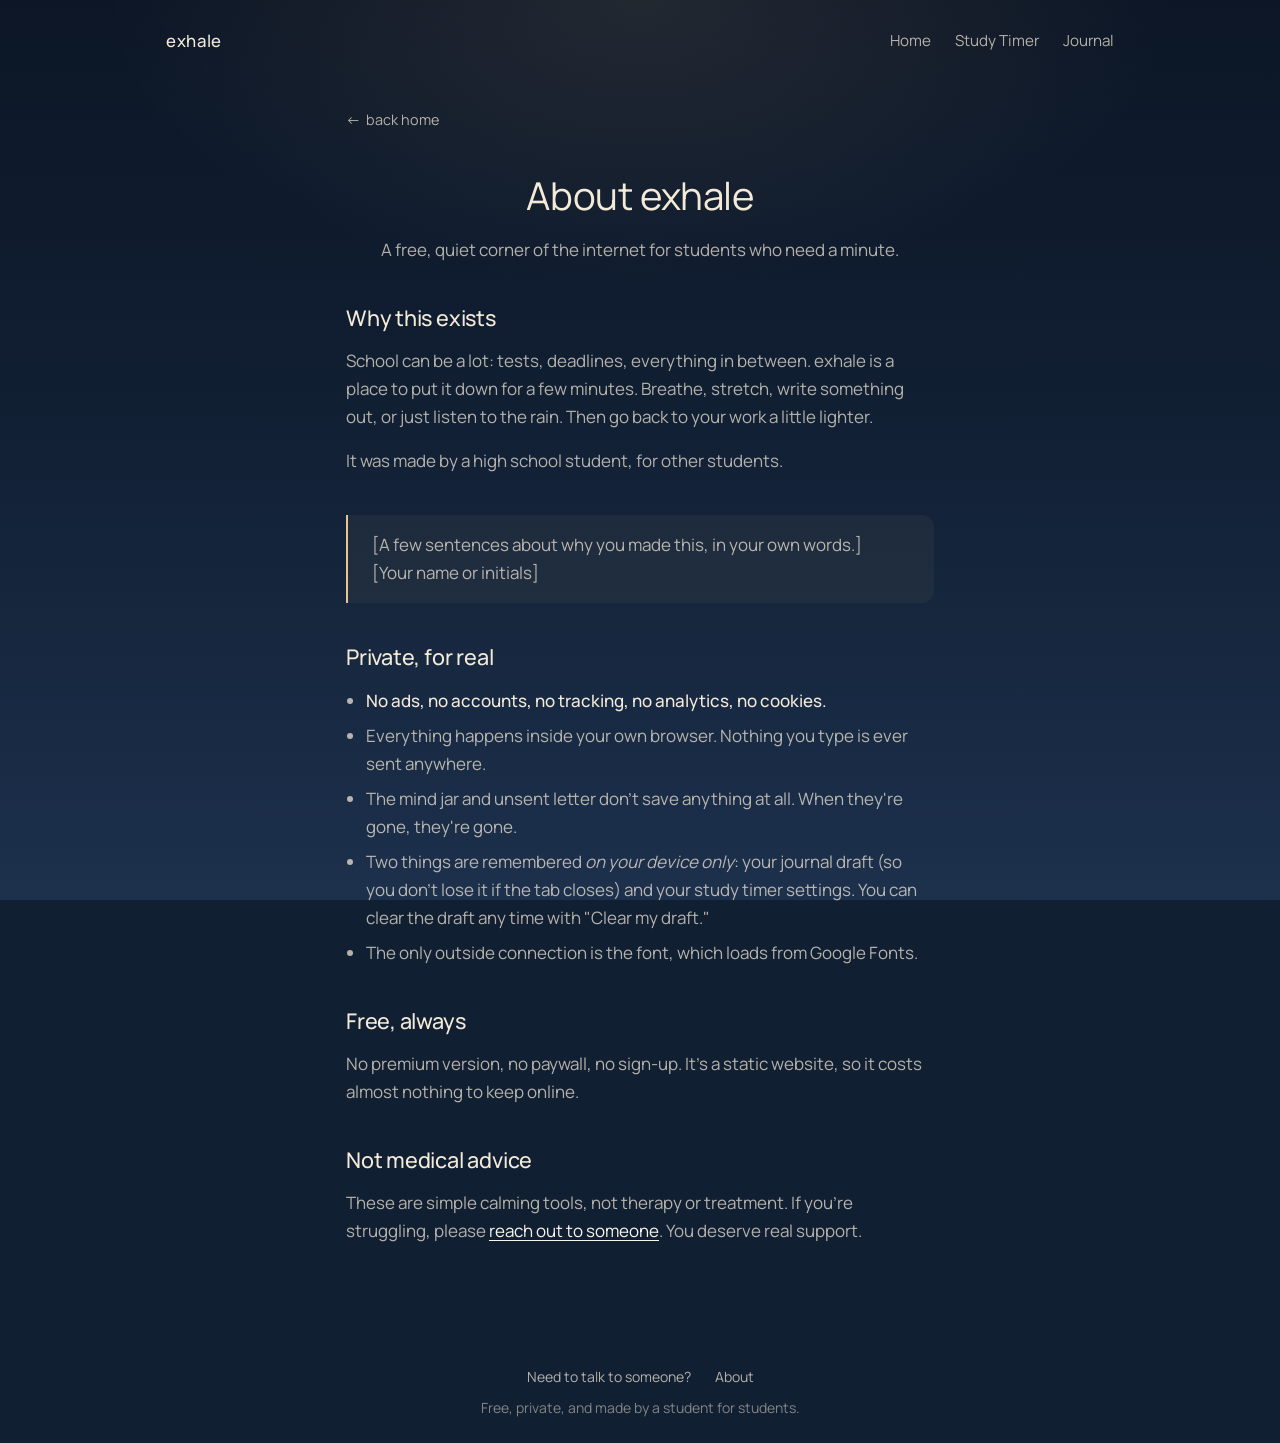
==== about/index.html @ b84d5d31 "Add files via upload" ====
<!DOCTYPE html>
<html lang="en">
<head>
  <meta charset="UTF-8">
  <meta name="viewport" content="width=device-width, initial-scale=1">
  <title>About · exhale</title>
  <meta name="description" content="exhale is a free, private, calm website made by a high school student for other students. No ads, no accounts, no tracking.">
  <meta name="theme-color" content="#111f33">
  <link rel="icon" href="../favicon.svg" type="image/svg+xml">
  <link rel="apple-touch-icon" href="../apple-touch-icon.png">

  <!-- SEO + social sharing preview. Once the site is live, replace
       YOUR-SITE-URL in every file with your real address (see README). -->
  <link rel="canonical" href="https://YOUR-SITE-URL/about/">
  <meta property="og:type" content="website">
  <meta property="og:site_name" content="exhale">
  <meta property="og:title" content="About · exhale">
  <meta property="og:description" content="exhale is a free, private, calm website made by a high school student for other students. No ads, no accounts, no tracking.">
  <meta property="og:url" content="https://YOUR-SITE-URL/about/">
  <meta property="og:image" content="https://YOUR-SITE-URL/og-image.png">
  <meta property="og:image:width" content="1200">
  <meta property="og:image:height" content="630">
  <meta property="og:image:alt" content="exhale: a quiet place to breathe between studying">
  <meta name="twitter:card" content="summary_large_image">

  <link rel="preconnect" href="https://fonts.googleapis.com">
  <link rel="preconnect" href="https://fonts.gstatic.com" crossorigin>
  <link href="https://fonts.googleapis.com/css2?family=Manrope:wght@300;400;500;600&display=swap" rel="stylesheet">

  <link rel="stylesheet" href="../css/base.css">
  <link rel="stylesheet" href="../css/pages.css">
</head>
<body>
  <a class="skip-link" href="#main">Skip to content</a>

  <header class="site-header">
    <a class="brand" href="../index.html">exhale</a>
    <nav class="site-nav" aria-label="Main">
      <ul>
        <li><a href="../index.html">Home</a></li>
        <li><a href="../timer/index.html">Study Timer</a></li>
        <li><a href="../journal/index.html">Journal</a></li>
      </ul>
    </nav>
  </header>

  <main id="main" class="reading">
    <a class="back-link" href="../index.html"><span aria-hidden="true">←</span> back home</a>

    <h1>About exhale</h1>
    <p class="lede">A free, quiet corner of the internet for students who need a minute.</p>

    <h2>Why this exists</h2>
    <p>School can be a lot: tests, deadlines, everything in between. exhale is a place to put it down for a few minutes. Breathe, stretch, write something out, or just listen to the rain. Then go back to your work a little lighter.</p>
    <p>It was made by a high school student, for other students.</p>

    <!-- ✏️ EDIT ME: replace the two lines below with your own words and name/initials -->
    <div class="soft-note from-maker">
      <p>[A few sentences about why you made this, in your own words.]</p>
      <p class="signature">[Your name or initials]</p>
    </div>

    <h2>Private, for real</h2>
    <ul>
      <li><strong>No ads, no accounts, no tracking, no analytics, no cookies.</strong></li>
      <li>Everything happens inside your own browser. Nothing you type is ever sent anywhere.</li>
      <li>The mind jar and unsent letter don't save anything at all. When they're gone, they're gone.</li>
      <li>Two things are remembered <em>on your device only</em>: your journal draft (so you don't lose it if the tab closes) and your study timer settings. You can clear the draft any time with "Clear my draft."</li>
      <li>The only outside connection is the font, which loads from Google Fonts.</li>
    </ul>

    <h2>Free, always</h2>
    <p>No premium version, no paywall, no sign-up. It's a static website, so it costs almost nothing to keep online.</p>

    <h2>Not medical advice</h2>
    <p>These are simple calming tools, not therapy or treatment. If you're struggling, please <a href="../resources/index.html">reach out to someone</a>. You deserve real support.</p>
  </main>

  <footer class="site-footer">
    <nav aria-label="Footer">
      <a href="../resources/index.html">Need to talk to someone?</a>
      <a href="index.html" aria-current="page">About</a>
    </nav>
    <p>Free, private, and made by a student for students.</p>
  </footer>

  <script src="../js/main.js"></script>
</body>
</html>
---- css/base.css ----
/* =========================================================
   base.css — shared styles used on EVERY page
   ---------------------------------------------------------
   1. Color + spacing tokens (change the whole look here)
   2. Reset + page background
   3. Header / top-right navigation
   4. Buttons, links, form bits
   5. Footer
   6. Small helpers (visually-hidden, back link, etc.)
   7. Reduced motion
   ========================================================= */


/* ---------- 1. TOKENS ----------
   Tokens are named variables. Change a value here and it
   updates everywhere it's used. */
:root {
  /* Blues — backgrounds, from deepest to lightest */
  --navy-950: #0c1626;
  --navy-900: #111f33;
  --navy-800: #182a43;
  --blue-700: #24395a;
  --blue-600: #34507a;
  --dusty-400: #7f98b8;
  --dusty-300: #a8bbd3;

  /* Creams — text and warm accents */
  --cream-50:  #fbf6ec;
  --cream-100: #f4ead8;
  --cream-300: #e3d2b4;
  --honey:     #e8c48f;   /* warm glow — use sparingly */

  /* What things are FOR (use these in your CSS) */
  --text:        var(--cream-100);
  --text-muted:  rgba(244, 234, 216, 0.72);
  --text-faint:  rgba(244, 234, 216, 0.5);
  --line:        rgba(244, 234, 216, 0.14);
  --surface:     rgba(255, 255, 255, 0.04);
  --surface-hover: rgba(255, 255, 255, 0.08);
  --focus:       var(--honey);

  /* Type */
  --font: "Manrope", system-ui, -apple-system, "Segoe UI", Roboto, sans-serif;

  /* Spacing scale (lots of breathing room) */
  --space-1: 0.5rem;
  --space-2: 1rem;
  --space-3: 1.5rem;
  --space-4: 2.5rem;
  --space-5: 4rem;
  --space-6: 6rem;

  /* Shapes + motion */
  --radius: 20px;
  --radius-pill: 999px;
  --ease: cubic-bezier(0.4, 0, 0.2, 1);   /* soft in-and-out */
  --slow: 600ms;

  --max-width: 980px;
  --reading-width: 620px;
}


/* ---------- 2. RESET + BACKGROUND ---------- */
*,
*::before,
*::after { box-sizing: border-box; }

html { -webkit-text-size-adjust: 100%; }

/* Anything with the "hidden" attribute stays hidden, even if
   another rule gives it display:flex or display:block */
[hidden] { display: none !important; }

body {
  margin: 0;
  min-height: 100vh;
  min-height: 100dvh;
  display: flex;
  flex-direction: column;
  font-family: var(--font);
  font-weight: 400;
  font-size: 1.0625rem;
  line-height: 1.65;
  color: var(--text);
  background-color: var(--navy-900);
  -webkit-font-smoothing: antialiased;
  /* Every page gently fades in, like opening your eyes */
  animation: page-in 900ms var(--ease) both;
}

/* The background lives on a fixed layer behind everything,
   so it doesn't jump around on phones when you scroll. */
body::before {
  content: "";
  position: fixed;
  inset: 0;
  z-index: -1;
  background:
    /* a faint warm glow near the top — the "cozy" part */
    radial-gradient(60% 45% at 50% 0%, rgba(232, 196, 143, 0.10), transparent 70%),
    /* deep navy fading down into dusty blue */
    linear-gradient(180deg, var(--navy-950) 0%, var(--navy-900) 45%, var(--navy-800) 80%, var(--blue-700) 130%);
}

@keyframes page-in {
  from { opacity: 0; }
  to   { opacity: 1; }
}

h1, h2, h3 {
  font-weight: 500;
  line-height: 1.25;
  letter-spacing: -0.01em;
  margin: 0 0 var(--space-2);
}
h1 { font-size: clamp(1.75rem, 5vw, 2.4rem); font-weight: 400; }
h2 { font-size: 1.35rem; }

p { margin: 0 0 var(--space-2); }

img, svg { display: block; max-width: 100%; }

a { color: var(--cream-50); text-underline-offset: 0.2em; text-decoration-thickness: 1px; }
a:hover { color: var(--honey); }

/* One clear, warm focus ring for keyboard users everywhere */
:focus-visible {
  outline: 2px solid var(--focus);
  outline-offset: 4px;
  border-radius: 6px;
}


/* ---------- 3. HEADER + NAV ---------- */
.site-header {
  display: flex;
  flex-wrap: wrap;
  align-items: center;
  justify-content: space-between;
  gap: var(--space-1) var(--space-3);
  width: 100%;
  max-width: var(--max-width);
  margin: 0 auto;
  padding: var(--space-3) var(--space-2);
}

.brand {
  font-weight: 500;
  font-size: 1.05rem;
  letter-spacing: 0.04em;
  color: var(--cream-100);
  text-decoration: none;
}
.brand:hover { color: var(--cream-50); }

.site-nav ul {
  display: flex;
  gap: var(--space-3);
  margin: 0;
  padding: 0;
  list-style: none;
}

.site-nav a {
  position: relative;
  display: inline-block;
  padding: 0.25rem 0;
  font-size: 0.95rem;
  color: var(--text-muted);
  text-decoration: none;
  transition: color var(--slow) var(--ease);
}
.site-nav a:hover { color: var(--cream-50); }

/* The current page gets a tiny warm dot underneath */
.site-nav a[aria-current="page"] { color: var(--cream-50); }
.site-nav a[aria-current="page"]::after {
  content: "";
  position: absolute;
  left: 50%;
  bottom: -4px;
  width: 4px;
  height: 4px;
  border-radius: 50%;
  background: var(--honey);
  transform: translateX(-50%);
}

@media (max-width: 420px) {
  .site-nav ul { gap: var(--space-2); }
  .site-nav a { font-size: 0.9rem; }
}


/* ---------- MAIN CONTENT AREA ---------- */
main {
  flex: 1;
  width: 100%;
  max-width: var(--max-width);
  margin: 0 auto;
  padding: var(--space-3) var(--space-2) var(--space-5);
}

/* A narrower, centered column for activity pages */
.page-narrow {
  max-width: var(--reading-width);
  text-align: center;
}

.lede {
  color: var(--text-muted);
  max-width: 34em;
  margin-left: auto;
  margin-right: auto;
}


/* ---------- 4. BUTTONS + FORM BITS ---------- */
.btn {
  display: inline-flex;
  align-items: center;
  justify-content: center;
  gap: 0.5em;
  min-height: 44px;              /* big enough for thumbs */
  padding: 0.6rem 1.4rem;
  font: inherit;
  font-size: 0.95rem;
  font-weight: 500;
  color: var(--text);
  background: var(--surface);
  border: 1px solid var(--line);
  border-radius: var(--radius-pill);
  cursor: pointer;
  text-decoration: none;
  transition: background var(--slow) var(--ease), border-color var(--slow) var(--ease), color var(--slow) var(--ease);
}
.btn:hover { background: var(--surface-hover); border-color: rgba(244, 234, 216, 0.3); color: var(--cream-50); }

/* The main action on a page: cream button, navy text */
.btn-primary {
  color: var(--navy-900);
  background: var(--cream-100);
  border-color: var(--cream-100);
}
.btn-primary:hover { color: var(--navy-900); background: var(--cream-50); border-color: var(--cream-50); }

.btn:disabled { opacity: 0.45; cursor: default; }

/* A row of buttons */
.controls {
  display: flex;
  flex-wrap: wrap;
  justify-content: center;
  align-items: center;
  gap: var(--space-2);
  margin-top: var(--space-4);
}

/* Quiet on/off switch built from a normal checkbox
   (still a real checkbox, so keyboards + screen readers work) */
.switch {
  display: inline-flex;
  align-items: center;
  gap: 0.6em;
  font-size: 0.95rem;
  color: var(--text-muted);
  cursor: pointer;
  user-select: none;
}
.switch input {
  appearance: none;
  -webkit-appearance: none;
  position: relative;
  width: 40px;
  height: 22px;
  margin: 0;
  border-radius: var(--radius-pill);
  background: rgba(255, 255, 255, 0.1);
  border: 1px solid var(--line);
  cursor: pointer;
  transition: background var(--slow) var(--ease);
}
.switch input::after {
  content: "";
  position: absolute;
  top: 2px;
  left: 2px;
  width: 16px;
  height: 16px;
  border-radius: 50%;
  background: var(--cream-100);
  transition: transform 400ms var(--ease);
}
.switch input:checked { background: var(--blue-600); }
.switch input:checked::after { transform: translateX(18px); }


/* A soft card used for writing areas, steps, etc. */
.panel {
  background: rgba(255, 255, 255, 0.035);
  border: 1px solid var(--line);
  border-radius: var(--radius);
  padding: var(--space-3);
  box-shadow: 0 20px 50px rgba(5, 10, 20, 0.25);
}

/* Single-line text box */
.field {
  width: 100%;
  min-height: 48px;
  padding: 0.7rem 1.1rem;
  font: inherit;
  color: var(--text);
  background: rgba(255, 255, 255, 0.05);
  border: 1px solid var(--line);
  border-radius: var(--radius-pill);
  transition: border-color var(--slow) var(--ease), background var(--slow) var(--ease);
}
.field::placeholder { color: var(--text-faint); }
.field:hover { border-color: rgba(244, 234, 216, 0.28); }
.field:focus { outline: none; border-color: var(--honey); background: rgba(255, 255, 255, 0.07); }

/* A button that looks like a quiet underlined link */
.text-btn {
  min-height: 32px;
  padding: 0;
  font: inherit;
  color: var(--text-muted);
  background: none;
  border: 0;
  text-decoration: underline;
  text-decoration-color: rgba(244, 234, 216, 0.3);
  text-underline-offset: 0.25em;
  cursor: pointer;
}
.text-btn:hover { color: var(--cream-50); text-decoration-color: currentColor; }

/* Small quiet status line under an activity */
.status {
  min-height: 1.6em;
  margin-top: var(--space-2);
  font-size: 0.95rem;
  color: var(--text-muted);
}


/* ---------- 5. FOOTER ---------- */
.site-footer {
  width: 100%;
  max-width: var(--max-width);
  margin: 0 auto;
  padding: var(--space-4) var(--space-2) var(--space-3);
  text-align: center;
  font-size: 0.875rem;
  color: var(--text-faint);
}
.site-footer nav {
  display: flex;
  flex-wrap: wrap;
  justify-content: center;
  gap: var(--space-1) var(--space-3);
  margin-bottom: var(--space-1);
}
.site-footer a { color: var(--text-muted); text-decoration: none; }
.site-footer a:hover { color: var(--cream-50); text-decoration: underline; }
.site-footer p { margin: 0; }


/* ---------- 6. HELPERS ---------- */

/* Hides text visually but keeps it for screen readers */
.visually-hidden {
  position: absolute !important;
  width: 1px; height: 1px;
  padding: 0; margin: -1px;
  overflow: hidden;
  clip: rect(0 0 0 0);
  white-space: nowrap;
  border: 0;
}

/* "Skip to content" link — appears only when tabbed to */
.skip-link {
  position: absolute;
  left: var(--space-2);
  top: -100px;
  padding: 0.5rem 1rem;
  background: var(--cream-100);
  color: var(--navy-900);
  border-radius: var(--radius-pill);
  z-index: 10;
}
.skip-link:focus { top: var(--space-2); }

/* Quiet "back home" link on activity pages */
.back-link {
  display: inline-flex;
  align-items: center;
  gap: 0.4em;
  margin-bottom: var(--space-4);
  font-size: 0.9rem;
  color: var(--text-muted);
  text-decoration: none;
  transition: color var(--slow) var(--ease);
}
.back-link:hover { color: var(--cream-50); }
.back-link span { transition: transform var(--slow) var(--ease); }
.back-link:hover span { transform: translateX(-3px); }


/* ---------- 7. REDUCED MOTION ----------
   If someone has "reduce motion" turned on in their phone or
   computer settings, switch off all animations and slides. */
@media (prefers-reduced-motion: reduce) {
  *,
  *::before,
  *::after {
    animation-duration: 0.01ms !important;
    animation-iteration-count: 1 !important;
    transition-duration: 0.01ms !important;
    scroll-behavior: auto !important;
  }
}
---- css/pages.css ----
/* =========================================================
   pages.css — simple reading pages (Resources, About)
   ========================================================= */

.reading {
  max-width: var(--reading-width);
  text-align: left;
}
.reading h1 { text-align: center; }
.reading .lede { text-align: center; margin-bottom: var(--space-4); }
.reading h2 { margin-top: var(--space-4); }
.reading p, .reading li { color: var(--text-muted); }
.reading strong { color: var(--text); font-weight: 500; }
.reading ul { padding-left: 1.2em; }
.reading li { margin-bottom: 0.4em; }

/* Help cards on the Resources page */
.help-list {
  display: grid;
  gap: var(--space-2);
  margin: 0;
  padding: 0;
  list-style: none;
}
.help-card { margin: 0; }
.help-card h2 { margin: 0 0 0.3rem; font-size: 1.15rem; }
.help-card p { margin: 0 0 var(--space-2); }
.help-card .big {
  margin-bottom: var(--space-2);
  font-size: 1.35rem;
  font-weight: 400;
  color: var(--cream-50);
}
.help-card .actions {
  display: flex;
  flex-wrap: wrap;
  gap: var(--space-1);
}
.help-card .btn { min-height: 42px; }

/* A gentle highlighted note */
.soft-note {
  margin-top: var(--space-4);
  padding: var(--space-2) var(--space-3);
  border-left: 2px solid var(--honey);
  background: rgba(232, 196, 143, 0.05);
  border-radius: 0 12px 12px 0;
}
.soft-note p { margin: 0; }

/* About page: placeholder the student fills in */
.from-maker { font-style: normal; }
.signature { color: var(--text); margin-top: var(--space-1); }
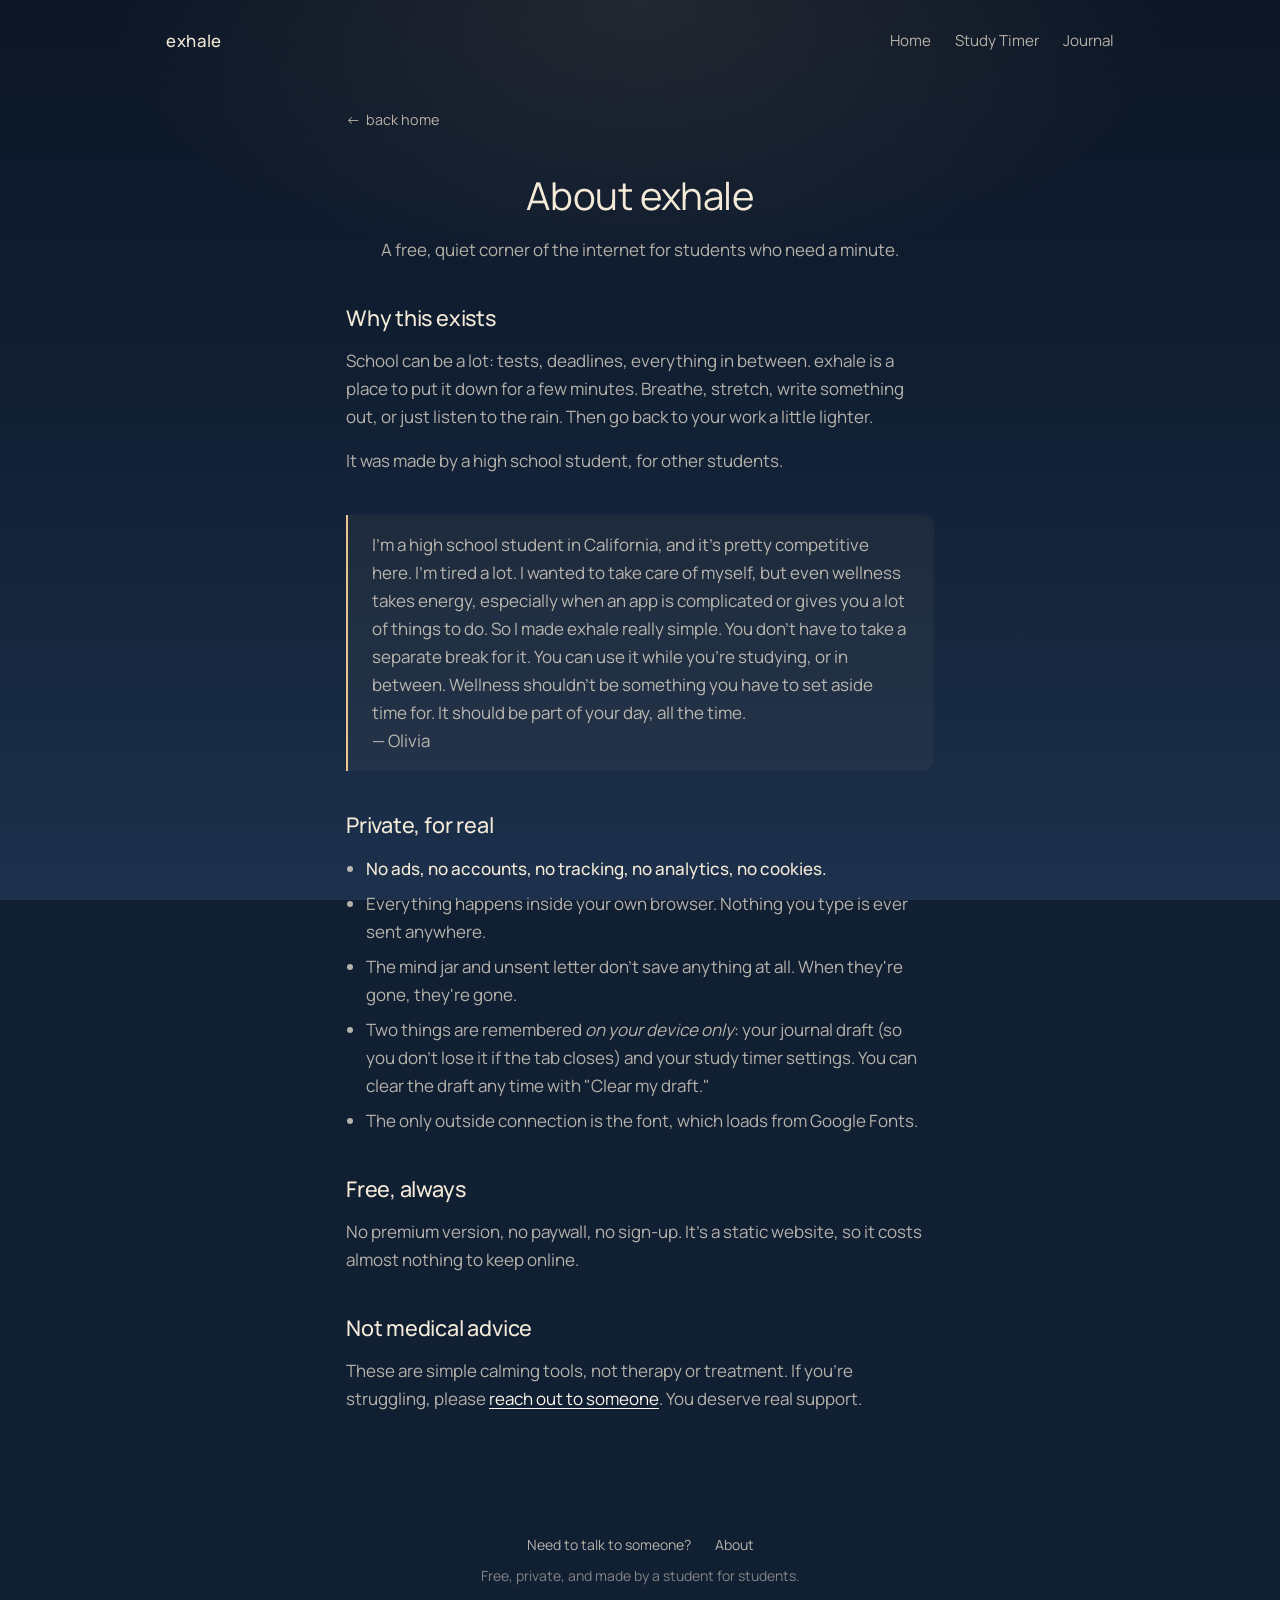
==== commit 6e74f79c: "Add files via upload" ====
--- a/about/index.html
+++ b/about/index.html
@@ -54,10 +54,10 @@
     <p>School can be a lot: tests, deadlines, everything in between. exhale is a place to put it down for a few minutes. Breathe, stretch, write something out, or just listen to the rain. Then go back to your work a little lighter.</p>
     <p>It was made by a high school student, for other students.</p>
 
-    <!-- ✏️ EDIT ME: replace the two lines below with your own words and name/initials -->
+    <!-- From the maker: edit these lines any time to change the note -->
     <div class="soft-note from-maker">
-      <p>[A few sentences about why you made this, in your own words.]</p>
-      <p class="signature">[Your name or initials]</p>
+      <p>I’m a high school student in California, and it’s pretty competitive here. I’m tired a lot. I wanted to take care of myself, but even wellness takes energy, especially when an app is complicated or gives you a lot of things to do. So I made exhale really simple. You don’t have to take a separate break for it. You can use it while you’re studying, or in between. Wellness shouldn’t be something you have to set aside time for. It should be part of your day, all the time.</p>
+      <p class="signature">— Olivia</p>
     </div>
 
     <h2>Private, for real</h2>
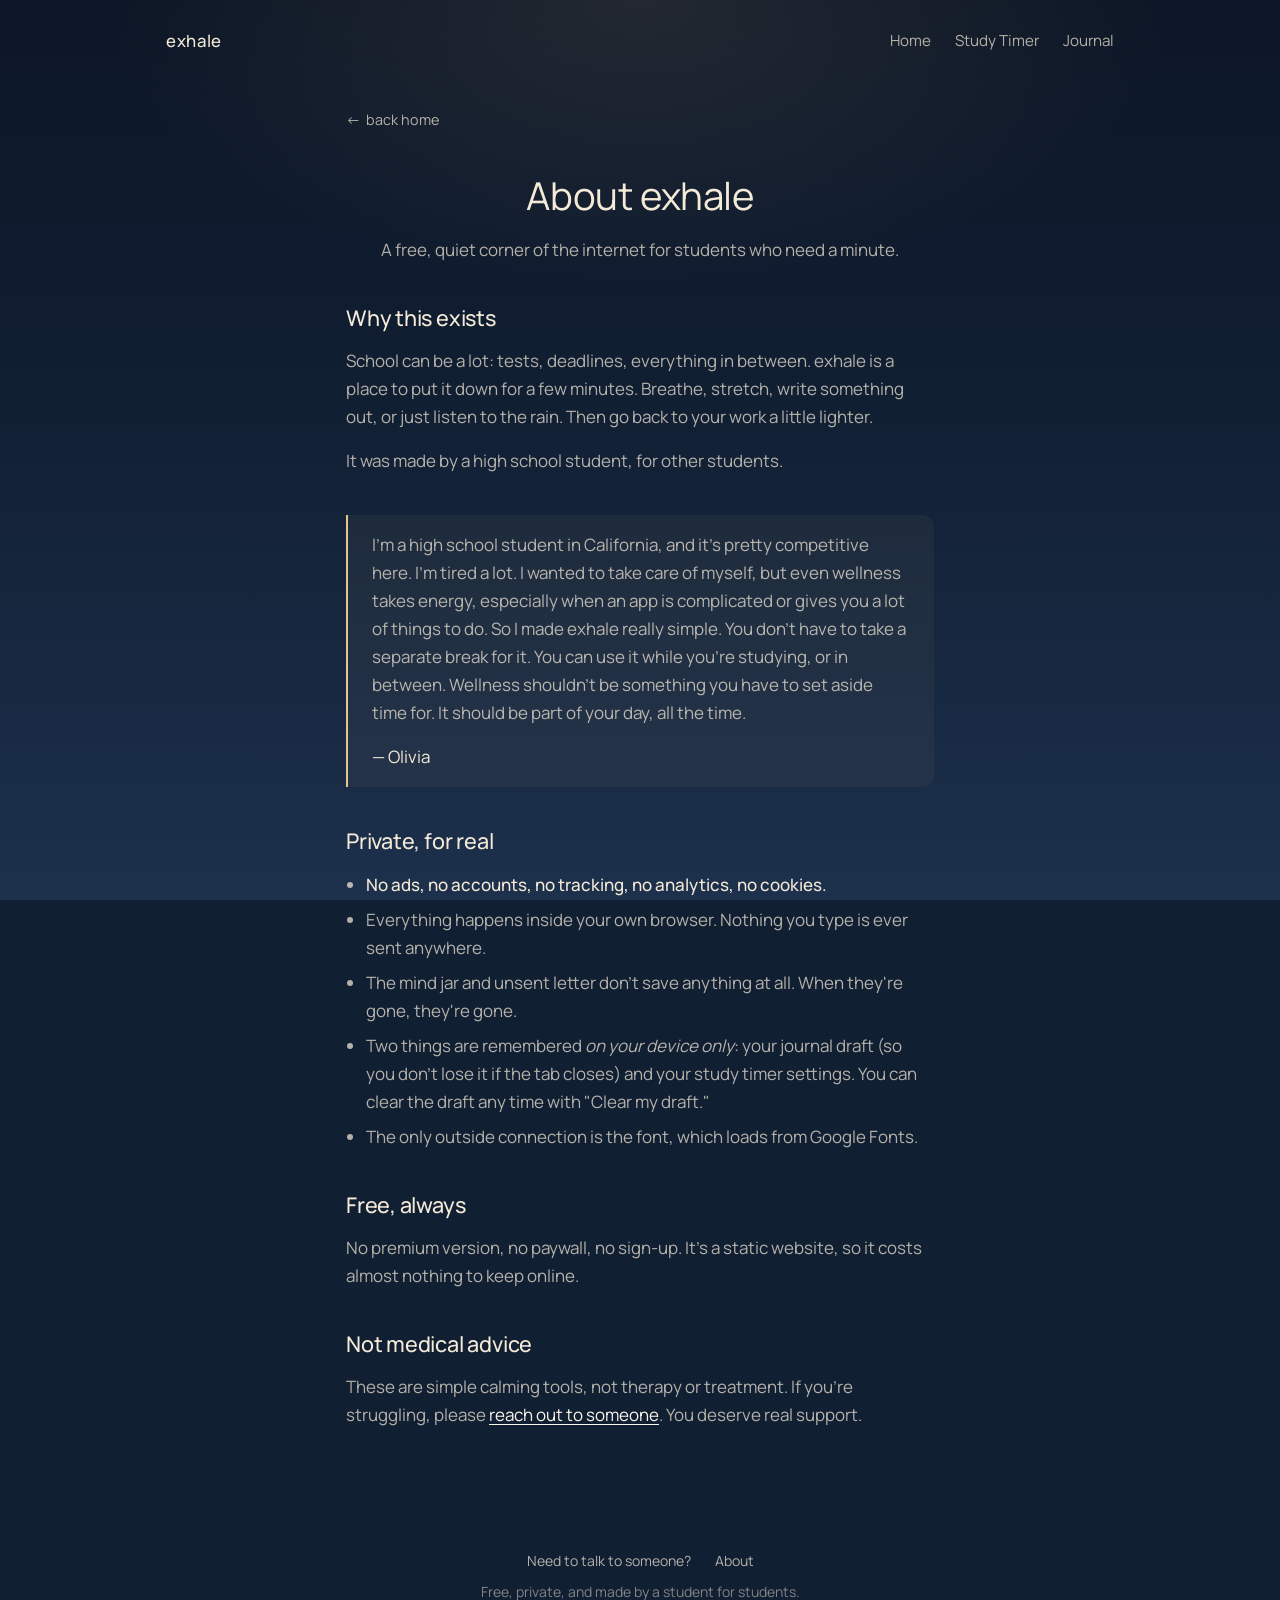
==== commit a98950d0: "Add files via upload" ====
--- a/about/index.html
+++ b/about/index.html
@@ -8,16 +8,18 @@
   <meta name="theme-color" content="#111f33">
   <link rel="icon" href="../favicon.svg" type="image/svg+xml">
   <link rel="apple-touch-icon" href="../apple-touch-icon.png">
+  <link rel="manifest" href="../manifest.webmanifest">
+  <!-- The site is already dark: stops phones from "auto-darkening" (and muddying) the colors -->
+  <meta name="color-scheme" content="dark">
 
-  <!-- SEO + social sharing preview. Once the site is live, replace
-       YOUR-SITE-URL in every file with your real address (see README). -->
-  <link rel="canonical" href="https://YOUR-SITE-URL/about/">
+  <!-- SEO + social sharing preview -->
+  <link rel="canonical" href="https://exhalebetween.com/about/">
   <meta property="og:type" content="website">
   <meta property="og:site_name" content="exhale">
   <meta property="og:title" content="About · exhale">
   <meta property="og:description" content="exhale is a free, private, calm website made by a high school student for other students. No ads, no accounts, no tracking.">
-  <meta property="og:url" content="https://YOUR-SITE-URL/about/">
-  <meta property="og:image" content="https://YOUR-SITE-URL/og-image.png">
+  <meta property="og:url" content="https://exhalebetween.com/about/">
+  <meta property="og:image" content="https://exhalebetween.com/og-image.png">
   <meta property="og:image:width" content="1200">
   <meta property="og:image:height" content="630">
   <meta property="og:image:alt" content="exhale: a quiet place to breathe between studying">
--- a/css/base.css
+++ b/css/base.css
@@ -58,6 +58,11 @@
 
   --max-width: 980px;
   --reading-width: 620px;
+
+  /* Tells the browser this is a dark site, so built-in bits
+     (scrollbars, form controls) match and phones don't
+     "auto-darken" our colors */
+  color-scheme: dark;
 }
 
 
--- a/css/pages.css
+++ b/css/pages.css
@@ -50,4 +50,4 @@
 
 /* About page: placeholder the student fills in */
 .from-maker { font-style: normal; }
-.signature { color: var(--text); margin-top: var(--space-1); }
+.soft-note .signature { color: var(--text); margin-top: var(--space-2); }
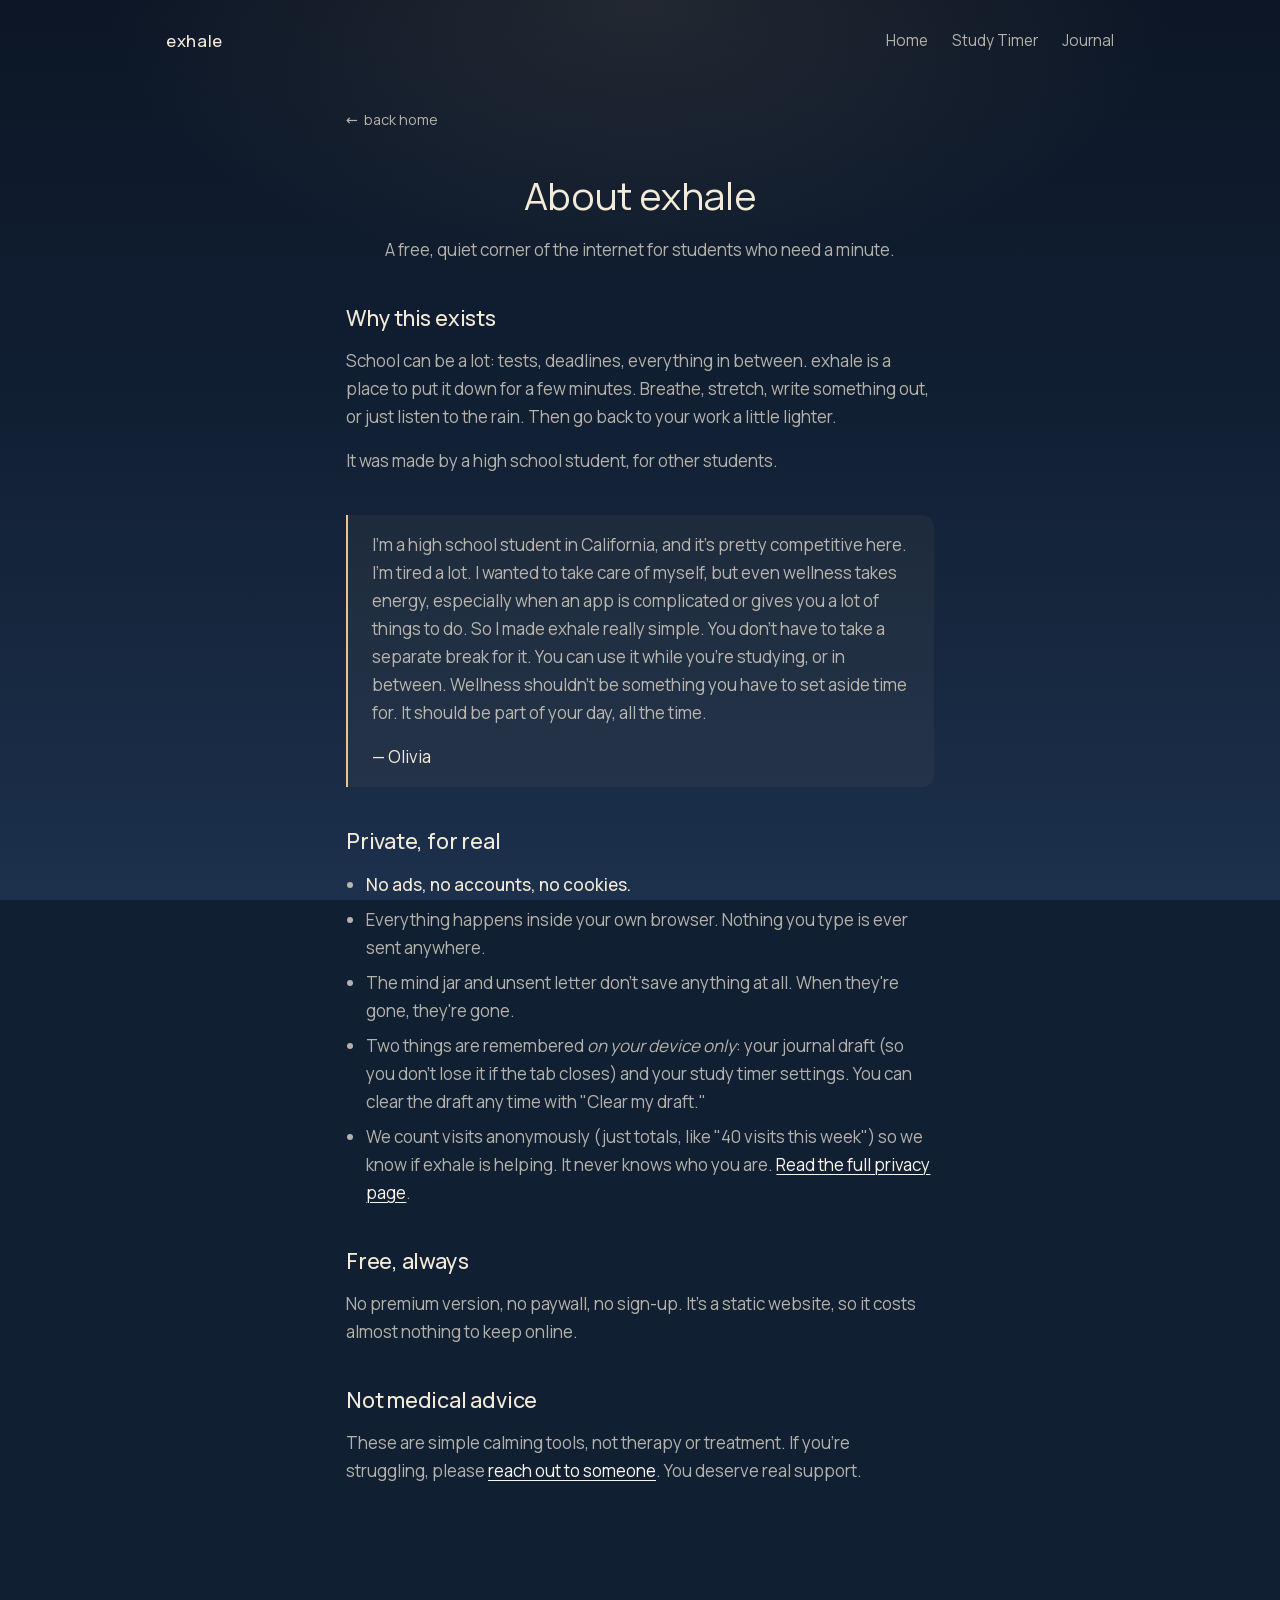
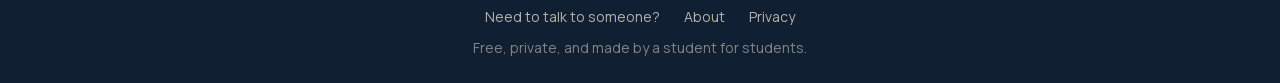
==== commit ea407bfa: "Add files via upload" ====
--- a/about/index.html
+++ b/about/index.html
@@ -2,32 +2,32 @@
 <html lang="en">
 <head>
   <meta charset="UTF-8">
+  <!-- Security lock: this page may only load files from exhalebetween.com itself
+       (plus the anonymous visit counter). Nothing else can be sent anywhere. -->
+  <meta http-equiv="Content-Security-Policy" content="default-src 'self'; script-src 'self'; style-src 'self' 'unsafe-inline'; font-src 'self'; img-src 'self' data: https://exhalebetween.goatcounter.com; connect-src 'self' https://exhalebetween.goatcounter.com; media-src 'self' blob:; worker-src 'self'; manifest-src 'self'; object-src 'none'; base-uri 'self'; form-action 'none'">
   <meta name="viewport" content="width=device-width, initial-scale=1">
   <title>About · exhale</title>
-  <meta name="description" content="exhale is a free, private, calm website made by a high school student for other students. No ads, no accounts, no tracking.">
+  <meta name="description" content="exhale is a free, private, calm website made by a high school student for other students. No ads, no accounts, no cookies.">
   <meta name="theme-color" content="#111f33">
   <link rel="icon" href="../favicon.svg" type="image/svg+xml">
   <link rel="apple-touch-icon" href="../apple-touch-icon.png">
   <link rel="manifest" href="../manifest.webmanifest">
   <!-- The site is already dark: stops phones from "auto-darkening" (and muddying) the colors -->
   <meta name="color-scheme" content="dark">
+  <link rel="preload" href="../fonts/manrope-latin.woff2" as="font" type="font/woff2" crossorigin>
 
   <!-- SEO + social sharing preview -->
   <link rel="canonical" href="https://exhalebetween.com/about/">
   <meta property="og:type" content="website">
   <meta property="og:site_name" content="exhale">
   <meta property="og:title" content="About · exhale">
-  <meta property="og:description" content="exhale is a free, private, calm website made by a high school student for other students. No ads, no accounts, no tracking.">
+  <meta property="og:description" content="exhale is a free, private, calm website made by a high school student for other students. No ads, no accounts, no cookies.">
   <meta property="og:url" content="https://exhalebetween.com/about/">
   <meta property="og:image" content="https://exhalebetween.com/og-image.png">
   <meta property="og:image:width" content="1200">
   <meta property="og:image:height" content="630">
   <meta property="og:image:alt" content="exhale: a quiet place to breathe between studying">
   <meta name="twitter:card" content="summary_large_image">
-
-  <link rel="preconnect" href="https://fonts.googleapis.com">
-  <link rel="preconnect" href="https://fonts.gstatic.com" crossorigin>
-  <link href="https://fonts.googleapis.com/css2?family=Manrope:wght@300;400;500;600&display=swap" rel="stylesheet">
 
   <link rel="stylesheet" href="../css/base.css">
   <link rel="stylesheet" href="../css/pages.css">
@@ -64,11 +64,11 @@
 
     <h2>Private, for real</h2>
     <ul>
-      <li><strong>No ads, no accounts, no tracking, no analytics, no cookies.</strong></li>
+      <li><strong>No ads, no accounts, no cookies.</strong></li>
       <li>Everything happens inside your own browser. Nothing you type is ever sent anywhere.</li>
       <li>The mind jar and unsent letter don't save anything at all. When they're gone, they're gone.</li>
       <li>Two things are remembered <em>on your device only</em>: your journal draft (so you don't lose it if the tab closes) and your study timer settings. You can clear the draft any time with "Clear my draft."</li>
-      <li>The only outside connection is the font, which loads from Google Fonts.</li>
+      <li>We count visits anonymously (just totals, like "40 visits this week") so we know if exhale is helping. It never knows who you are. <a href="../privacy/index.html">Read the full privacy page</a>.</li>
     </ul>
 
     <h2>Free, always</h2>
@@ -82,10 +82,13 @@
     <nav aria-label="Footer">
       <a href="../resources/index.html">Need to talk to someone?</a>
       <a href="index.html" aria-current="page">About</a>
+      <a href="../privacy/index.html">Privacy</a>
     </nav>
     <p>Free, private, and made by a student for students.</p>
   </footer>
 
   <script src="../js/main.js"></script>
+  <!-- Anonymous visit counter (no cookies, no personal data). See privacy/index.html -->
+  <script data-goatcounter="https://exhalebetween.goatcounter.com/count" async src="../js/count.js"></script>
 </body>
 </html>
--- a/css/base.css
+++ b/css/base.css
@@ -9,6 +9,28 @@
    6. Small helpers (visually-hidden, back link, etc.)
    7. Reduced motion
    ========================================================= */
+
+
+/* ---------- 0. FONT ----------
+   Manrope is stored in /fonts on our own site (not loaded from
+   Google), so visitors' browsers never contact another company.
+   One "variable" file covers every weight from 300 to 600. */
+@font-face {
+  font-family: "Manrope";
+  font-style: normal;
+  font-weight: 300 600;
+  font-display: swap;
+  src: url("../fonts/manrope-latin.woff2") format("woff2");
+  unicode-range: U+0000-00FF, U+0131, U+0152-0153, U+02BB-02BC, U+02C6, U+02DA, U+02DC, U+0304, U+0308, U+0329, U+2000-206F, U+20AC, U+2122, U+2191, U+2193, U+2212, U+2215, U+FEFF, U+FFFD;
+}
+@font-face {
+  font-family: "Manrope";
+  font-style: normal;
+  font-weight: 300 600;
+  font-display: swap;
+  src: url("../fonts/manrope-latin-ext.woff2") format("woff2");
+  unicode-range: U+0100-02BA, U+02BD-02C5, U+02C7-02CC, U+02CE-02D7, U+02DD-02FF, U+1D00-1DBF, U+1E00-1E9F, U+1EF2-1EFF, U+2020, U+20A0-20AB, U+20AD-20C4, U+2113, U+2C60-2C7F, U+A720-A7FF;
+}
 
 
 /* ---------- 1. TOKENS ----------
